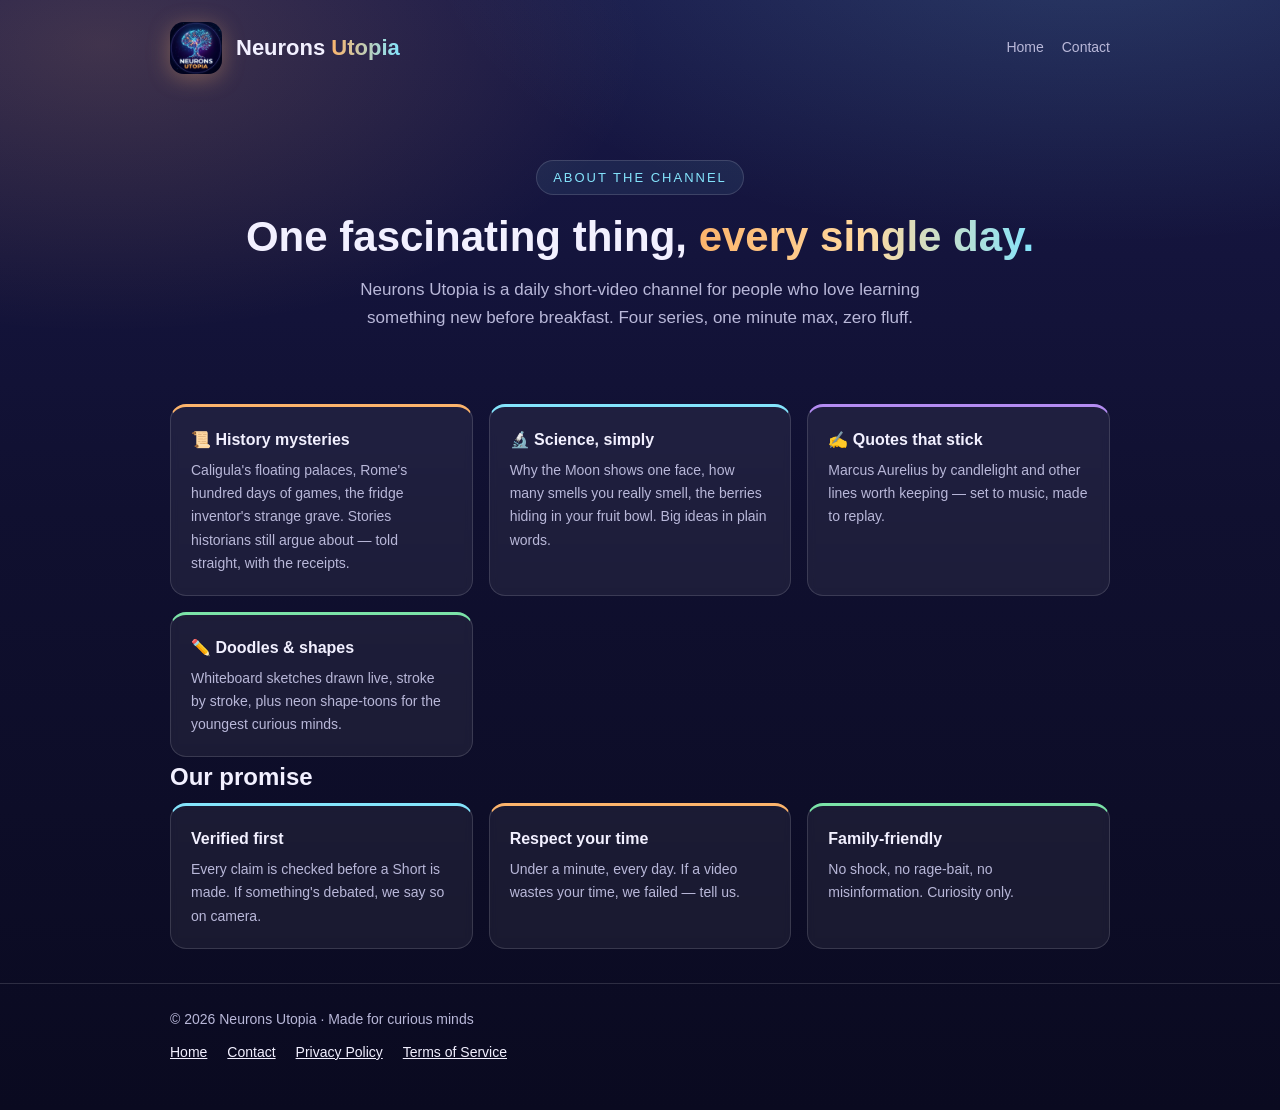
==== about.html @ 10817a30 "Premium channel site: vibrant theme, about/contact pages, 4 embeds, themed legal pages, no reviewer-" ====
<!doctype html>
<html lang="en">
<head>
<meta charset="utf-8">
<meta name="viewport" content="width=device-width, initial-scale=1">
<title>About — Neurons Utopia</title>
<meta name="description" content="What Neurons Utopia makes: daily history, science, quotes and sketch explainers.">
<link rel="icon" type="image/png" sizes="32x32" href="/assets/favicon-32x32.png">
<link rel="icon" href="/assets/favicon.ico">
<link rel="apple-touch-icon" href="/assets/apple-touch-icon.png">
<link rel="stylesheet" href="/assets/theme.css">
</head>
<body>
<header class="top"><div class="wrap">
<img src="/assets/icon-1024.png" alt="Neurons Utopia logo">
<h1>Neurons <span>Utopia</span></h1>
<nav class="top"><a href="/">Home</a><a href="/contact.html">Contact</a></nav>
</div></header>

<div class="hero wrap">
<div class="kicker">About the channel</div>
<h2>One fascinating thing, <em>every single day.</em></h2>
<p>Neurons Utopia is a daily short-video channel for people who love learning
something new before breakfast. Four series, one minute max, zero fluff.</p>
</div>

<section class="wrap"><div class="grid">
<div class="card c1"><h4>📜 History mysteries</h4><p>Caligula's floating palaces, Rome's hundred days of games, the fridge inventor's strange grave. Stories historians still argue about — told straight, with the receipts.</p></div>
<div class="card c2"><h4>🔬 Science, simply</h4><p>Why the Moon shows one face, how many smells you really smell, the berries hiding in your fruit bowl. Big ideas in plain words.</p></div>
<div class="card c3"><h4>✍️ Quotes that stick</h4><p>Marcus Aurelius by candlelight and other lines worth keeping — set to music, made to replay.</p></div>
<div class="card c4"><h4>✏️ Doodles &amp; shapes</h4><p>Whiteboard sketches drawn live, stroke by stroke, plus neon shape-toons for the youngest curious minds.</p></div>
</div></section>

<section class="wrap">
<h3>Our promise</h3>
<div class="grid">
<div class="card c2"><h4>Verified first</h4><p>Every claim is checked before a Short is made. If something's debated, we say so on camera.</p></div>
<div class="card c1"><h4>Respect your time</h4><p>Under a minute, every day. If a video wastes your time, we failed — tell us.</p></div>
<div class="card c4"><h4>Family-friendly</h4><p>No shock, no rage-bait, no misinformation. Curiosity only.</p></div>
</div>
</section>

<footer><div class="wrap">
© 2026 Neurons Utopia · Made for curious minds
<nav><a href="/">Home</a><a href="/contact.html">Contact</a><a href="/privacy.html">Privacy Policy</a><a href="/terms.html">Terms of Service</a></nav>
</div></footer>
</body>
</html>
---- assets/theme.css ----
/* Neurons Utopia theme — navy + gold + cyan */
:root{--navy:#101030;--indigo:#23235e;--gold:#fcb46c;--cyan:#84e4fc;--txt:#f2f0ff;--mut:#b9b8d9;--card:rgba(255,255,255,.06);--line:rgba(255,255,255,.14)}
*{box-sizing:border-box}body{margin:0;font:16px/1.65 -apple-system,Helvetica,Arial,sans-serif;color:var(--txt);
background:radial-gradient(1100px 500px at 85% -5%,rgba(132,228,252,.16),transparent 60%),radial-gradient(900px 480px at 8% 4%,rgba(252,180,108,.18),transparent 60%),linear-gradient(180deg,#181848 0%,#101030 46%,#0a0a20 100%);min-height:100vh}
.wrap{max-width:980px;margin:0 auto;padding:0 20px}
header.top{padding:22px 0}
header.top .wrap{display:flex;align-items:center;gap:14px}
header.top img{width:52px;height:52px;border-radius:14px;box-shadow:0 4px 22px rgba(252,180,108,.35)}
header.top h1{font-size:22px;margin:0}
header.top h1 span{background:linear-gradient(90deg,var(--gold),var(--cyan));-webkit-background-clip:text;background-clip:text;color:transparent}
nav.top{margin-left:auto;display:flex;gap:18px;font-size:14px}
nav.top a{color:var(--mut);text-decoration:none}nav.top a:hover{color:#fff}
.hero{text-align:center;padding:64px 20px 46px}
.hero .kicker{display:inline-block;font-size:13px;letter-spacing:2px;text-transform:uppercase;color:var(--cyan);border:1px solid var(--line);border-radius:99px;padding:6px 16px;margin-bottom:18px;background:rgba(132,228,252,.08)}
.hero h2{font-size:42px;line-height:1.15;margin:0 0 14px}
.hero h2 em{font-style:normal;background:linear-gradient(90deg,var(--gold),#ffd9a0,var(--cyan));-webkit-background-clip:text;background-clip:text;color:transparent}
.hero p{color:var(--mut);max-width:640px;margin:0 auto 26px;font-size:17px}
.btn{display:inline-block;background:linear-gradient(90deg,var(--gold),#ffcf87);color:#23160a;border-radius:10px;padding:12px 26px;font-weight:800;text-decoration:none;margin:4px;box-shadow:0 6px 26px rgba(252,180,108,.35)}
.btn.ghost{background:rgba(255,255,255,.06);border:1px solid var(--line);color:var(--txt);box-shadow:none}
section{padding:30px 0}
h3{font-size:24px;margin:0 0 6px}
.sub{color:var(--mut);margin:0 0 20px}
.grid{display:grid;grid-template-columns:repeat(auto-fit,minmax(270px,1fr));gap:16px}
.card{background:var(--card);border:1px solid var(--line);border-radius:16px;padding:20px;backdrop-filter:blur(4px)}
.card.c1{border-top:3px solid var(--gold)}.card.c2{border-top:3px solid var(--cyan)}
.card.c3{border-top:3px solid #b48cf2}.card.c4{border-top:3px solid #7be3a8}
.card h4{margin:0 0 6px;font-size:16px}
.card p{margin:0;color:var(--mut);font-size:14px}
.vids{display:grid;grid-template-columns:repeat(auto-fit,minmax(220px,1fr));gap:16px}
.vid iframe{width:100%;aspect-ratio:9/16;border:1px solid var(--line);border-radius:14px;background:#000}
.vid p{font-size:13px;color:var(--mut);margin:8px 0 0}
ol.steps{padding-left:20px;color:var(--mut)}
ol.steps b{color:var(--txt)}
.prose h2{font-size:20px;margin:30px 0 8px;color:#fff}
.prose p,.prose li{color:#d7d6f2}
.prose a{color:var(--gold)}
footer{border-top:1px solid var(--line);margin-top:34px;padding:24px 0 46px;color:var(--mut);font-size:14px}
footer nav{display:flex;gap:20px;margin:10px 0 0;flex-wrap:wrap}
footer a{color:var(--txt)}
.mut{color:var(--mut)}
@media(max-width:640px){.hero h2{font-size:30px}}
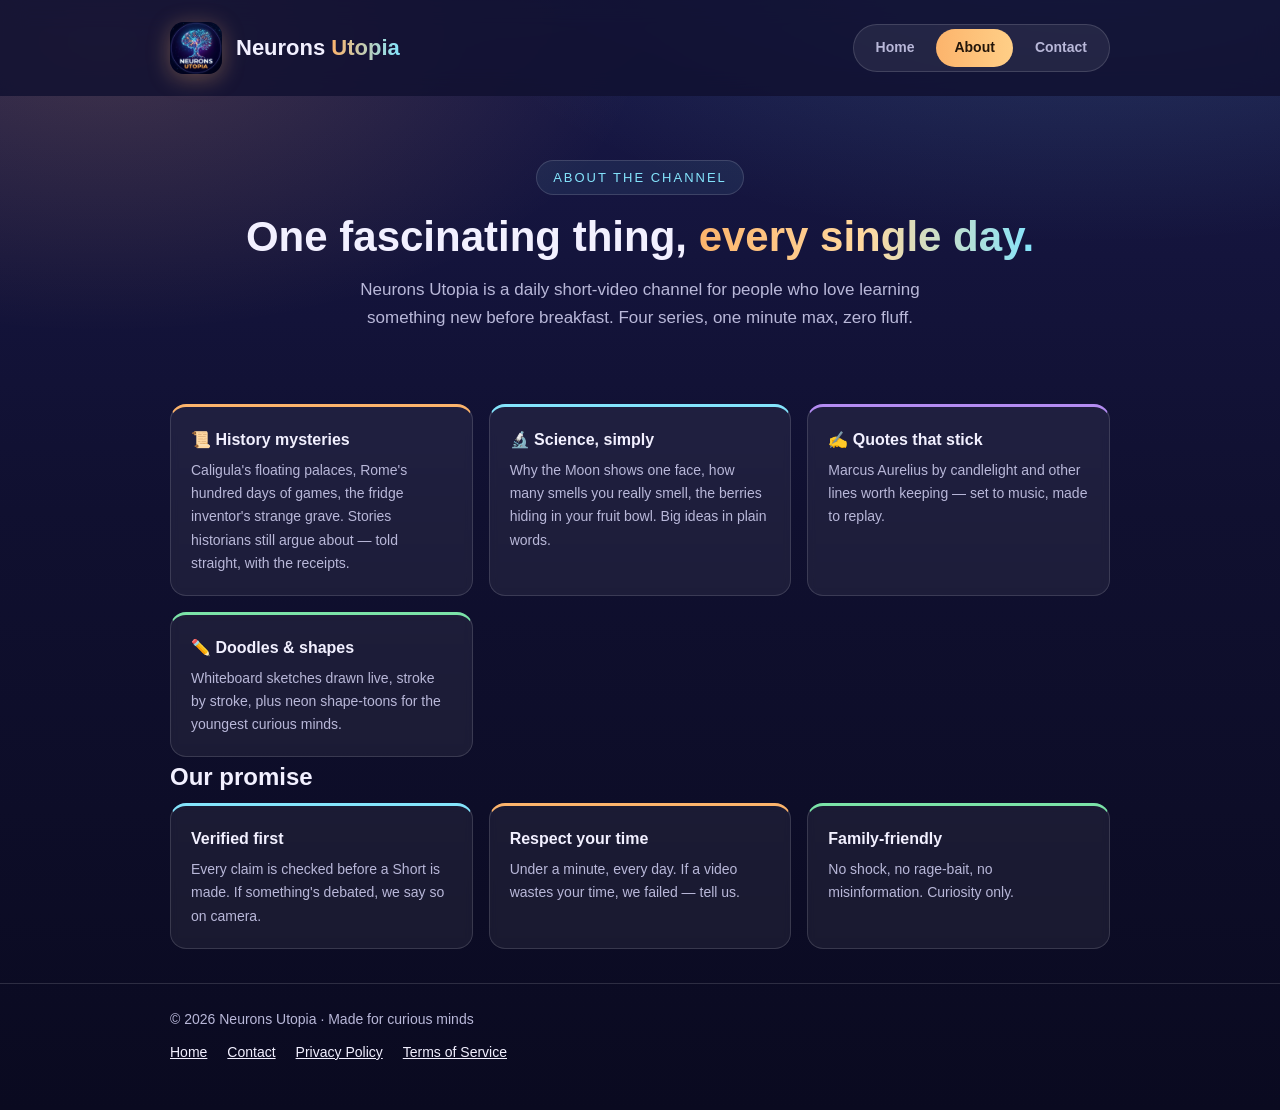
==== commit 2579dc5f: "Pill nav, trust framing, YouTube-only watch, circular social icons" ====
--- a/about.html
+++ b/about.html
@@ -14,7 +14,7 @@
 <header class="top"><div class="wrap">
 <img src="/assets/icon-1024.png" alt="Neurons Utopia logo">
 <h1>Neurons <span>Utopia</span></h1>
-<nav class="top"><a href="/">Home</a><a href="/contact.html">Contact</a></nav>
+<nav class="top"><a href="/">Home</a><a href="/about.html" class="on">About</a><a href="/contact.html">Contact</a></nav>
 </div></header>
 
 <div class="hero wrap">
--- a/assets/theme.css
+++ b/assets/theme.css
@@ -8,8 +8,11 @@
 header.top img{width:52px;height:52px;border-radius:14px;box-shadow:0 4px 22px rgba(252,180,108,.35)}
 header.top h1{font-size:22px;margin:0}
 header.top h1 span{background:linear-gradient(90deg,var(--gold),var(--cyan));-webkit-background-clip:text;background-clip:text;color:transparent}
-nav.top{margin-left:auto;display:flex;gap:18px;font-size:14px}
-nav.top a{color:var(--mut);text-decoration:none}nav.top a:hover{color:#fff}
+nav.top{margin-left:auto;display:flex;gap:4px;font-size:14px;background:rgba(255,255,255,.07);border:1px solid var(--line);border-radius:99px;padding:4px}
+nav.top a{color:var(--mut);text-decoration:none;padding:7px 18px;border-radius:99px;font-weight:600}
+nav.top a:hover{color:#fff}
+nav.top a.on{background:linear-gradient(90deg,var(--gold),#ffcf87);color:#23160a}
+header.top{position:sticky;top:0;z-index:50;backdrop-filter:blur(12px);background:rgba(16,16,48,.82)}
 .hero{text-align:center;padding:64px 20px 46px}
 .hero .kicker{display:inline-block;font-size:13px;letter-spacing:2px;text-transform:uppercase;color:var(--cyan);border:1px solid var(--line);border-radius:99px;padding:6px 16px;margin-bottom:18px;background:rgba(132,228,252,.08)}
 .hero h2{font-size:42px;line-height:1.15;margin:0 0 14px}
@@ -39,3 +42,12 @@
 footer a{color:var(--txt)}
 .mut{color:var(--mut)}
 @media(max-width:640px){.hero h2{font-size:30px}}
+
+.social{display:flex;gap:14px;justify-content:center;margin:22px 0 4px}
+.social a{width:52px;height:52px;border-radius:50%;display:flex;align-items:center;justify-content:center;background:rgba(255,255,255,.07);border:1px solid var(--line);transition:transform .15s}
+.social a:hover{transform:scale(1.1)}
+.social svg{width:24px;height:24px;fill:#fff}
+.social a.yt{background:#c00;border-color:#c00}
+.social a.fb{background:#1877f2;border-color:#1877f2}
+.social a.tt{background:#000;border-color:#333}
+.social a.tw{background:#000;border-color:#333}
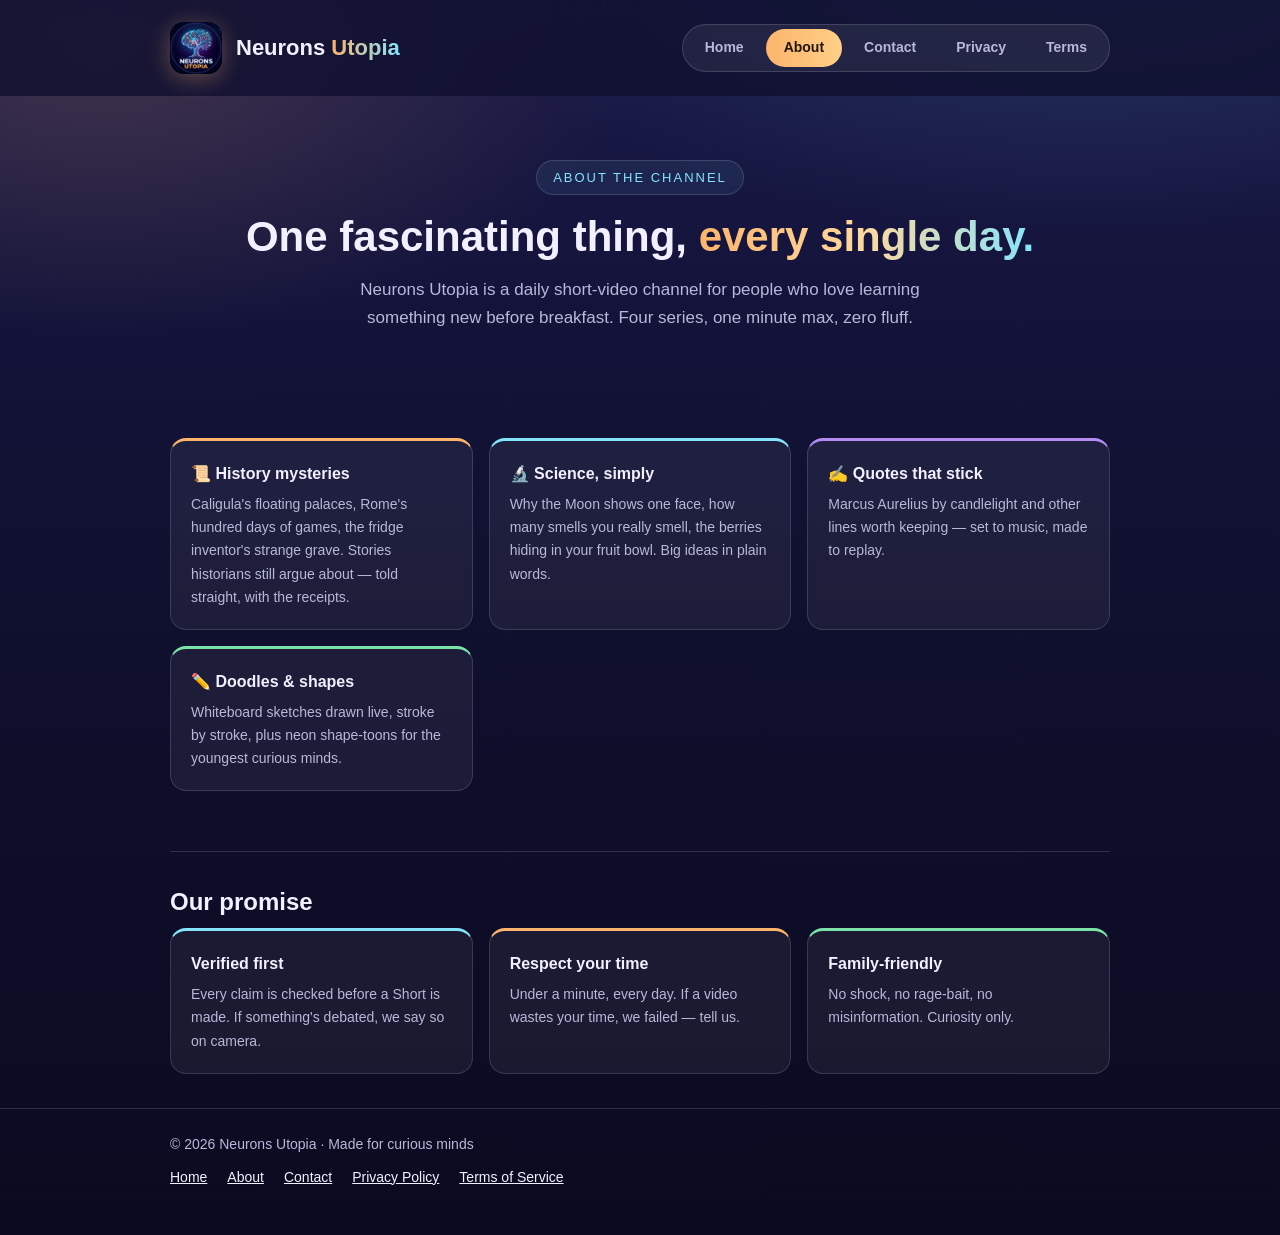
==== commit 1e5bfb22: "New-tab socials, top+uniform nav, icon-home, about separator" ====
--- a/about.html
+++ b/about.html
@@ -12,9 +12,9 @@
 </head>
 <body>
 <header class="top"><div class="wrap">
-<img src="/assets/icon-1024.png" alt="Neurons Utopia logo">
+<a href="/" style="display:flex"><img src="/assets/icon-1024.png" alt="Neurons Utopia logo"></a>
 <h1>Neurons <span>Utopia</span></h1>
-<nav class="top"><a href="/">Home</a><a href="/about.html" class="on">About</a><a href="/contact.html">Contact</a></nav>
+<nav class="top"><a href="/">Home</a><a href="/about.html" class="on">About</a><a href="/contact.html">Contact</a><a href="/privacy.html">Privacy</a><a href="/terms.html">Terms</a></nav>
 </div></header>
 
 <div class="hero wrap">
@@ -32,6 +32,7 @@
 </div></section>
 
 <section class="wrap">
+<hr class="sep">
 <h3>Our promise</h3>
 <div class="grid">
 <div class="card c2"><h4>Verified first</h4><p>Every claim is checked before a Short is made. If something's debated, we say so on camera.</p></div>
@@ -42,7 +43,7 @@
 
 <footer><div class="wrap">
 © 2026 Neurons Utopia · Made for curious minds
-<nav><a href="/">Home</a><a href="/contact.html">Contact</a><a href="/privacy.html">Privacy Policy</a><a href="/terms.html">Terms of Service</a></nav>
+<nav><a href="/">Home</a><a href="/about.html">About</a><a href="/contact.html">Contact</a><a href="/privacy.html">Privacy Policy</a><a href="/terms.html">Terms of Service</a></nav>
 </div></footer>
 </body>
 </html>
--- a/assets/theme.css
+++ b/assets/theme.css
@@ -51,3 +51,7 @@
 .social a.fb{background:#1877f2;border-color:#1877f2}
 .social a.tt{background:#000;border-color:#333}
 .social a.tw{background:#000;border-color:#333}
+
+hr.sep{border:0;border-top:1px solid var(--line);margin:26px 0 30px;position:relative}
+hr.sep::after{content:"";position:absolute;left:50%;top:-4px;width:120px;height:7px;transform:translateX(-50%);border-radius:99px;background:linear-gradient(90deg,var(--gold),var(--cyan))}
+section.wrap{padding-top:34px}
